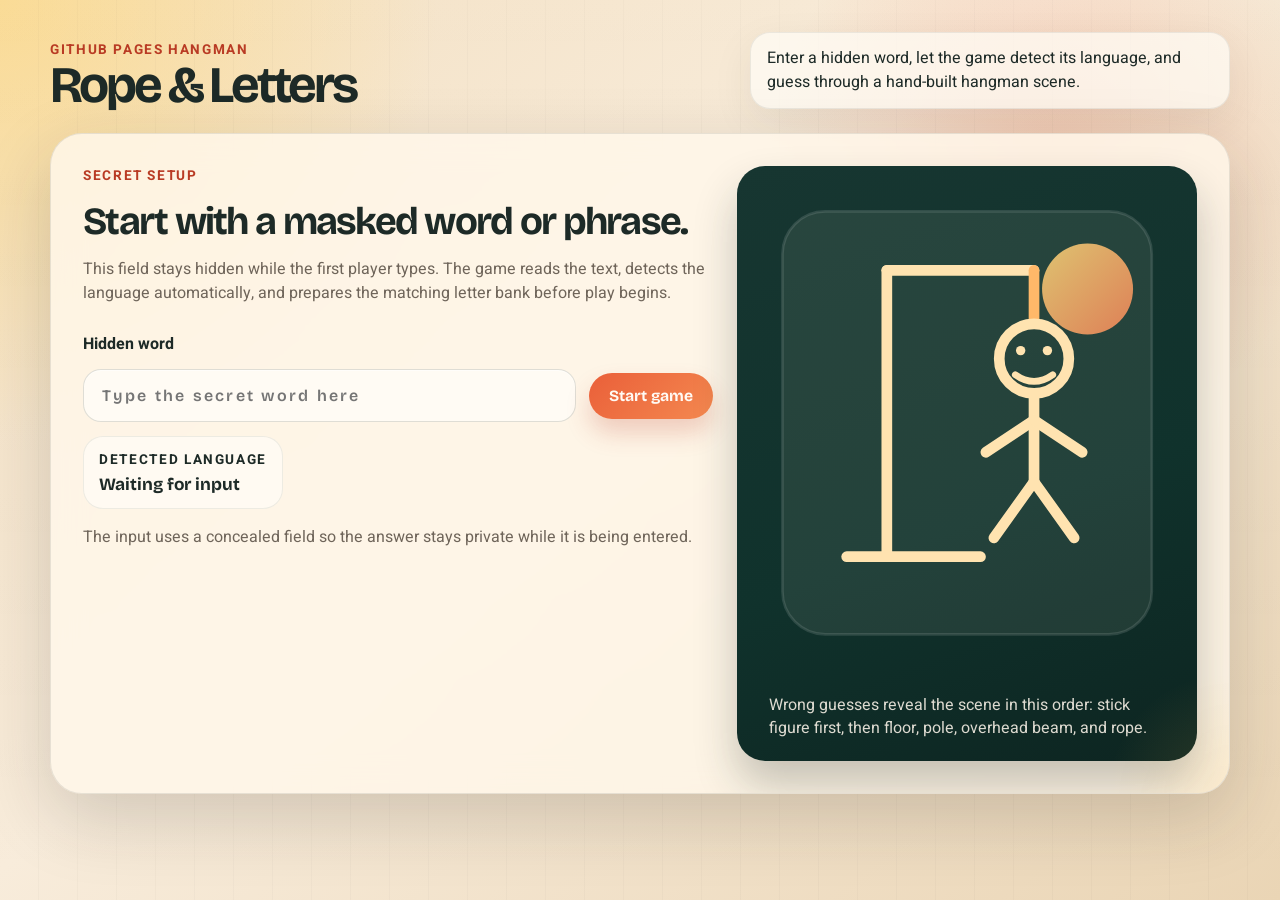
==== index.html @ 64359959 "init commit" ====
<!DOCTYPE html>
<html lang="en">
<head>
  <meta charset="UTF-8">
  <meta name="viewport" content="width=device-width, initial-scale=1.0">
  <meta name="description" content="A bilingual-friendly hangman game designed for GitHub Pages.">
  <title>Rope &amp; Letters</title>
  <link rel="preconnect" href="https://fonts.googleapis.com">
  <link rel="preconnect" href="https://fonts.gstatic.com" crossorigin>
  <link href="https://fonts.googleapis.com/css2?family=Bricolage+Grotesque:wght@500;700;800&family=Heebo:wght@400;500;700;800&display=swap" rel="stylesheet">
  <link rel="stylesheet" href="styles.css">
</head>
<body>
  <div class="app-shell">
    <header class="topbar">
      <div class="brand-block">
        <span class="eyebrow">GitHub Pages Hangman</span>
        <h1>Rope &amp; Letters</h1>
      </div>
      <p class="topbar-copy">Enter a hidden word, let the game detect its language, and guess through a hand-built hangman scene.</p>
    </header>

    <main class="view-stack">
      <section class="panel welcome-panel" data-screen="welcome">
        <div class="hero-layout">
          <div class="hero-copy">
            <span class="section-tag">Secret Setup</span>
            <h2>Start with a masked word or phrase.</h2>
            <p class="lead-copy">This field stays hidden while the first player types. The game reads the text, detects the language automatically, and prepares the matching letter bank before play begins.</p>

            <form id="setup-form" class="setup-form" novalidate>
              <label for="secret-word">Hidden word</label>
              <div class="input-row">
                <input
                  id="secret-word"
                  name="secret-word"
                  type="password"
                  inputmode="text"
                  autocomplete="off"
                  spellcheck="false"
                  placeholder="Type the secret word here"
                  aria-describedby="secret-help language-value setup-error"
                >
                <button type="submit" class="primary-button">Start game</button>
              </div>

              <div class="setup-meta">
                <div class="language-pill" aria-live="polite">
                  <span class="pill-label">Detected language</span>
                  <strong id="language-value">Waiting for input</strong>
                </div>
                <p id="secret-help" class="subtle-copy">The input uses a concealed field so the answer stays private while it is being entered.</p>
              </div>

              <p id="setup-error" class="error-copy" aria-live="polite"></p>
            </form>
          </div>

          <div class="illustration-card">
            <svg id="welcome-illustration" viewBox="0 0 320 360" aria-hidden="true">
              <defs>
                <linearGradient id="posterGlow" x1="0%" y1="0%" x2="100%" y2="100%">
                  <stop offset="0%" stop-color="#ffd97a"></stop>
                  <stop offset="100%" stop-color="#ff8a5b"></stop>
                </linearGradient>
              </defs>
              <rect x="22" y="22" width="276" height="316" rx="32" class="poster-shell"></rect>
              <circle cx="250" cy="80" r="34" fill="url(#posterGlow)" opacity="0.85"></circle>
              <line x1="70" y1="280" x2="170" y2="280" class="poster-line"></line>
              <line x1="100" y1="280" x2="100" y2="66" class="poster-line"></line>
              <line x1="100" y1="66" x2="210" y2="66" class="poster-line"></line>
              <line x1="210" y1="66" x2="210" y2="104" class="poster-line rope"></line>
              <circle cx="210" cy="132" r="26" class="poster-line"></circle>
              <line x1="210" y1="158" x2="210" y2="224" class="poster-line"></line>
              <line x1="210" y1="178" x2="174" y2="202" class="poster-line"></line>
              <line x1="210" y1="178" x2="246" y2="202" class="poster-line"></line>
              <line x1="210" y1="224" x2="180" y2="266" class="poster-line"></line>
              <line x1="210" y1="224" x2="240" y2="266" class="poster-line"></line>
              <circle cx="200" cy="126" r="3.5" class="poster-face"></circle>
              <circle cx="220" cy="126" r="3.5" class="poster-face"></circle>
              <path d="M196 144 Q210 154 224 144" class="poster-smile"></path>
            </svg>
            <p class="illustration-caption">Wrong guesses reveal the scene in this order: stick figure first, then floor, pole, overhead beam, and rope.</p>
          </div>
        </div>
      </section>

      <section class="panel game-panel hidden" data-screen="game">
        <div class="game-layout">
          <section class="board-card" aria-labelledby="game-language-label">
            <div class="status-ribbon">
              <strong id="game-language-label">Language</strong>
              <span id="status-message">Choose a letter to start guessing.</span>
            </div>

            <div id="word-slots" class="word-slots" aria-live="polite"></div>

            <div class="result-row">
              <div id="celebration-banner" class="celebration-banner hidden" aria-live="polite"></div>
              <button id="reset-button" class="secondary-button hidden" type="button">Back to welcome</button>
            </div>

            <section class="bank-section" aria-labelledby="letter-bank-title">
              <div class="section-header">
                <div>
                  <h3 id="letter-bank-title">Letter bank</h3>
                  <p>Pick one letter at a time.</p>
                </div>
              </div>
              <div id="letter-bank" class="letter-bank" role="group" aria-label="Available letters"></div>
            </section>

            <section class="bank-section used-section" aria-labelledby="used-bank-title">
              <div class="section-header">
                <div>
                  <h3 id="used-bank-title">Used letters</h3>
                  <p id="used-summary">No letters used yet.</p>
                </div>
              </div>

              <div class="used-columns">
                <div>
                  <span class="used-label">Correct</span>
                  <div id="used-correct" class="used-bank"></div>
                </div>
                <div>
                  <span class="used-label">Wrong</span>
                  <div id="used-wrong" class="used-bank"></div>
                </div>
              </div>
            </section>
          </section>

          <aside class="hangman-card">
            <div class="hangman-frame">
              <svg id="hangman-svg" viewBox="0 0 260 320" role="img" aria-label="Hangman drawing" data-face="none">
                <rect x="20" y="18" width="220" height="284" rx="26" class="scene-backdrop"></rect>
                <g class="hangman-scene">
                  <circle cx="170" cy="108" r="24" class="scene-part" data-segment="head"></circle>
                  <line x1="170" y1="132" x2="170" y2="200" class="scene-part" data-segment="body"></line>
                  <line x1="170" y1="154" x2="136" y2="180" class="scene-part" data-segment="left-arm"></line>
                  <line x1="170" y1="154" x2="204" y2="180" class="scene-part" data-segment="right-arm"></line>
                  <line x1="170" y1="200" x2="140" y2="246" class="scene-part" data-segment="left-leg"></line>
                  <line x1="170" y1="200" x2="200" y2="246" class="scene-part" data-segment="right-leg"></line>
                  <line x1="48" y1="278" x2="146" y2="278" class="scene-part" data-segment="floor"></line>
                  <line x1="82" y1="278" x2="82" y2="46" class="scene-part" data-segment="pole"></line>
                  <line x1="82" y1="46" x2="170" y2="46" class="scene-part" data-segment="beam"></line>
                  <line x1="170" y1="46" x2="170" y2="84" class="scene-part rope-part" data-segment="rope"></line>
                </g>

                <g class="hangman-face hangman-face--neutral">
                  <circle cx="160" cy="102" r="3" class="face-stroke"></circle>
                  <circle cx="180" cy="102" r="3" class="face-stroke"></circle>
                  <line x1="158" y1="118" x2="182" y2="118" class="face-stroke"></line>
                </g>

                <g class="hangman-face hangman-face--happy">
                  <circle cx="160" cy="102" r="3" class="face-stroke"></circle>
                  <circle cx="180" cy="102" r="3" class="face-stroke"></circle>
                  <path d="M156 116 Q170 128 184 116" class="face-stroke"></path>
                </g>

                <g class="hangman-face hangman-face--sad">
                  <line x1="156" y1="100" x2="164" y2="108" class="face-stroke"></line>
                  <line x1="164" y1="100" x2="156" y2="108" class="face-stroke"></line>
                  <line x1="176" y1="100" x2="184" y2="108" class="face-stroke"></line>
                  <line x1="184" y1="100" x2="176" y2="108" class="face-stroke"></line>
                  <path d="M156 124 Q170 114 184 124" class="face-stroke"></path>
                </g>
              </svg>
            </div>

            <div class="legend">
              <div class="legend-row">
                <span>Wrong guesses</span>
                <strong id="mistake-count">0 / 10</strong>
              </div>
              <div class="legend-row">
                <span>Finish state</span>
                <strong>Happy face on win, sad face on loss</strong>
              </div>
            </div>

            <div id="confetti-layer" class="confetti-layer" aria-hidden="true"></div>
          </aside>
        </div>
      </section>
    </main>
  </div>

  <script src="script.js" defer></script>
</body>
</html>
---- styles.css ----
:root {
  color-scheme: light;
  --bg-paper: #f7ead8;
  --bg-paper-strong: #fff5e8;
  --bg-ink: #1d2a27;
  --bg-ink-soft: #27413c;
  --bg-panel: rgba(255, 247, 234, 0.84);
  --bg-panel-strong: rgba(255, 250, 242, 0.95);
  --accent: #ea5f39;
  --accent-strong: #b93b24;
  --accent-gold: #f4bf4f;
  --good: #2f8f68;
  --bad: #bc4b5b;
  --muted: #6f655a;
  --line: rgba(37, 45, 41, 0.14);
  --shadow: 0 24px 70px rgba(37, 34, 28, 0.18);
  --font-display: "Bricolage Grotesque", sans-serif;
  --font-body: "Heebo", sans-serif;
  --radius-xl: 32px;
  --radius-lg: 24px;
  --radius-md: 18px;
}

* {
  box-sizing: border-box;
}

html {
  font-size: 16px;
}

body {
  margin: 0;
  min-height: 100vh;
  font-family: var(--font-body);
  color: var(--bg-ink);
  background:
    radial-gradient(circle at top left, rgba(255, 217, 122, 0.6), transparent 28%),
    radial-gradient(circle at 82% 18%, rgba(234, 95, 57, 0.22), transparent 22%),
    linear-gradient(140deg, #f3dfc0 0%, #f8ecdb 44%, #ead5b5 100%);
}

body::before {
  content: "";
  position: fixed;
  inset: 0;
  pointer-events: none;
  background:
    linear-gradient(rgba(255, 255, 255, 0.1), rgba(255, 255, 255, 0.06)),
    repeating-linear-gradient(
      90deg,
      transparent 0,
      transparent 38px,
      rgba(29, 42, 39, 0.025) 38px,
      rgba(29, 42, 39, 0.025) 39px
    );
  mix-blend-mode: multiply;
}

.app-shell {
  position: relative;
  width: min(1180px, calc(100% - 2rem));
  margin: 0 auto;
  padding: 2rem 0 3rem;
}

.topbar {
  display: flex;
  align-items: end;
  justify-content: space-between;
  gap: 1.5rem;
  margin-bottom: 1.5rem;
}

.brand-block h1,
.hero-copy h2,
.section-header h3 {
  margin: 0;
  font-family: var(--font-display);
}

.brand-block h1 {
  font-size: clamp(2.5rem, 4vw, 4.8rem);
  line-height: 0.95;
  letter-spacing: -0.06em;
}

.eyebrow,
.section-tag,
.pill-label,
.used-label {
  display: inline-flex;
  align-items: center;
  gap: 0.4rem;
  font-size: 0.85rem;
  font-weight: 700;
  letter-spacing: 0.12em;
  text-transform: uppercase;
}

.eyebrow,
.section-tag {
  color: var(--accent-strong);
}

.topbar-copy {
  max-width: 30rem;
  margin: 0;
  padding: 0.9rem 1rem;
  border-radius: 20px;
  background: rgba(255, 252, 245, 0.72);
  border: 1px solid rgba(29, 42, 39, 0.08);
  box-shadow: 0 14px 40px rgba(56, 47, 36, 0.08);
  line-height: 1.45;
}

.view-stack {
  display: grid;
}

.panel {
  position: relative;
  overflow: hidden;
  padding: clamp(1.2rem, 3vw, 2rem);
  border-radius: var(--radius-xl);
  background: var(--bg-panel);
  border: 1px solid rgba(29, 42, 39, 0.1);
  backdrop-filter: blur(16px);
  box-shadow: var(--shadow);
}

.panel::after {
  content: "";
  position: absolute;
  inset: auto -10% -18% auto;
  width: 240px;
  height: 240px;
  border-radius: 50%;
  background: radial-gradient(circle, rgba(244, 191, 79, 0.14), transparent 70%);
  pointer-events: none;
}

.hidden {
  display: none !important;
}

.hero-layout,
.game-layout {
  display: grid;
  gap: 1.5rem;
}

.hero-layout {
  grid-template-columns: minmax(0, 1.3fr) minmax(320px, 0.95fr);
  align-items: stretch;
}

.hero-copy,
.board-card {
  display: flex;
  flex-direction: column;
  gap: 1rem;
}

.hero-copy h2 {
  font-size: clamp(2.1rem, 3vw, 3.6rem);
  line-height: 1;
  letter-spacing: -0.045em;
}

.lead-copy,
.section-header p,
.subtle-copy,
.illustration-caption,
.legend-row span,
.legend-row strong,
.status-ribbon,
.celebration-banner,
.error-copy,
#used-summary {
  margin: 0;
}

.lead-copy,
.subtle-copy,
.section-header p,
#used-summary {
  color: var(--muted);
  line-height: 1.55;
}

.setup-form {
  display: grid;
  gap: 0.85rem;
  margin-top: 0.6rem;
}

.setup-form label {
  font-size: 1rem;
  font-weight: 700;
}

.input-row {
  display: grid;
  grid-template-columns: minmax(0, 1fr) auto;
  gap: 0.8rem;
  align-items: center;
}

.setup-form input {
  width: 100%;
  padding: 1rem 1.1rem;
  border: 1px solid rgba(29, 42, 39, 0.14);
  border-radius: 18px;
  background: rgba(255, 252, 245, 0.92);
  color: var(--bg-ink);
  font: 600 1rem/1 var(--font-display);
  letter-spacing: 0.14em;
  box-shadow: inset 0 1px 0 rgba(255, 255, 255, 0.6);
}

.setup-form input:focus,
.letter-button:focus,
.primary-button:focus,
.secondary-button:focus {
  outline: 3px solid rgba(244, 191, 79, 0.42);
  outline-offset: 2px;
}

.primary-button,
.secondary-button {
  border: 0;
  border-radius: 999px;
  padding: 0.95rem 1.25rem;
  font: 700 0.98rem/1 var(--font-display);
  cursor: pointer;
  transition: transform 160ms ease, box-shadow 160ms ease, background 160ms ease, opacity 160ms ease;
}

.primary-button {
  background: linear-gradient(135deg, var(--accent) 0%, #f48950 100%);
  color: #fffaf4;
  box-shadow: 0 14px 24px rgba(185, 59, 36, 0.22);
}

.secondary-button {
  background: var(--bg-ink-soft);
  color: #fff9f1;
  box-shadow: 0 12px 22px rgba(22, 42, 39, 0.18);
}

.primary-button:hover,
.secondary-button:hover,
.letter-button:hover:not(:disabled) {
  transform: translateY(-2px);
}

.setup-meta {
  display: flex;
  flex-wrap: wrap;
  gap: 1rem;
  align-items: center;
  justify-content: space-between;
}

.language-pill {
  display: inline-flex;
  flex-direction: column;
  gap: 0.25rem;
  padding: 0.8rem 0.95rem;
  border-radius: 20px;
  background: rgba(255, 252, 245, 0.84);
  border: 1px solid rgba(29, 42, 39, 0.08);
  min-width: 200px;
}

.language-pill strong {
  font-family: var(--font-display);
  font-size: 1.08rem;
}

.illustration-card,
.hangman-card {
  position: relative;
  overflow: hidden;
  border-radius: 28px;
  background: linear-gradient(160deg, #173631 0%, #10322c 58%, #0d2521 100%);
  color: #fff7ec;
  box-shadow: 0 24px 44px rgba(20, 34, 31, 0.24);
}

.illustration-card {
  display: flex;
  flex-direction: column;
  justify-content: space-between;
  gap: 1rem;
  padding: 1rem;
}

#welcome-illustration {
  width: 100%;
  height: auto;
}

.poster-shell {
  fill: rgba(255, 245, 228, 0.08);
  stroke: rgba(255, 255, 255, 0.12);
  stroke-width: 2;
}

.poster-line,
.scene-part,
.face-stroke {
  fill: none;
  stroke-linecap: round;
  stroke-linejoin: round;
}

.poster-line {
  stroke: #ffe3b0;
  stroke-width: 8;
}

.rope {
  stroke: #ffb869;
}

.poster-face {
  fill: #ffe3b0;
}

.poster-smile {
  stroke: #ffe3b0;
  stroke-width: 5;
  fill: none;
  stroke-linecap: round;
}

.illustration-caption {
  padding: 0.9rem 1rem 0.3rem;
  color: rgba(255, 247, 236, 0.86);
  line-height: 1.45;
}

.game-layout {
  grid-template-columns: minmax(0, 1.35fr) minmax(300px, 0.9fr);
  align-items: start;
}

.board-card {
  min-width: 0;
}

.status-ribbon {
  display: flex;
  flex-wrap: wrap;
  gap: 0.75rem;
  align-items: center;
  justify-content: space-between;
  padding: 0.95rem 1.1rem;
  border-radius: 999px;
  background: linear-gradient(135deg, #1c3c36 0%, #214941 100%);
  color: #fff8ee;
  box-shadow: inset 0 1px 0 rgba(255, 255, 255, 0.12);
}

#game-language-label {
  font-family: var(--font-display);
  font-size: 1.05rem;
}

#status-message {
  color: rgba(255, 248, 238, 0.88);
}

.word-slots {
  display: flex;
  flex-wrap: wrap;
  gap: 0.7rem;
  align-items: flex-end;
  min-height: 5rem;
}

.slot {
  display: grid;
  place-items: center;
  width: clamp(2.7rem, 5vw, 3.3rem);
  height: clamp(3.4rem, 7vw, 4rem);
  border-radius: 20px;
  border: 1px solid rgba(29, 42, 39, 0.12);
  background: rgba(255, 252, 245, 0.82);
  box-shadow: inset 0 -4px 0 rgba(29, 42, 39, 0.06);
  font: 800 1.6rem/1 var(--font-display);
}

.slot:not(.revealed) {
  color: transparent;
}

.slot.revealed {
  color: var(--bg-ink);
}

.slot-gap {
  width: 1.2rem;
  background: transparent;
  border: 0;
  box-shadow: none;
}

.slot-fixed {
  border-style: dashed;
  color: var(--muted);
}

.result-row {
  display: flex;
  flex-wrap: wrap;
  gap: 0.75rem;
  align-items: center;
}

.celebration-banner {
  padding: 0.85rem 1rem;
  border-radius: 18px;
  background: rgba(47, 143, 104, 0.12);
  color: var(--bg-ink);
}

.bank-section {
  padding-top: 1rem;
  border-top: 1px solid var(--line);
}

.section-header {
  display: flex;
  justify-content: space-between;
  gap: 0.8rem;
  align-items: end;
  margin-bottom: 0.9rem;
}

.section-header h3 {
  font-size: 1.35rem;
  letter-spacing: -0.03em;
}

.letter-bank {
  display: grid;
  grid-template-columns: repeat(auto-fit, minmax(2.8rem, 1fr));
  gap: 0.65rem;
}

.letter-button {
  min-height: 3rem;
  padding: 0.7rem 0.25rem;
  border: 0;
  border-radius: 16px;
  background: linear-gradient(180deg, #22453e 0%, #173631 100%);
  color: #fff7ec;
  font: 700 1.05rem/1 var(--font-display);
  cursor: pointer;
  box-shadow: 0 14px 22px rgba(23, 54, 49, 0.18);
  transition: transform 160ms ease, opacity 160ms ease, background 160ms ease, box-shadow 160ms ease;
}

.letter-button:disabled {
  background: linear-gradient(180deg, #d5ccbf 0%, #c0b5a5 100%);
  color: #65594c;
  box-shadow: none;
  opacity: 0.9;
  cursor: default;
}

.used-columns {
  display: grid;
  grid-template-columns: repeat(2, minmax(0, 1fr));
  gap: 1rem;
}

.used-bank {
  display: flex;
  flex-wrap: wrap;
  gap: 0.55rem;
  min-height: 2.2rem;
  padding-top: 0.55rem;
}

.used-chip {
  display: inline-flex;
  align-items: center;
  justify-content: center;
  min-width: 2.3rem;
  padding: 0.45rem 0.7rem;
  border-radius: 999px;
  font: 700 0.95rem/1 var(--font-display);
}

.used-chip.correct {
  background: rgba(47, 143, 104, 0.12);
  color: var(--good);
}

.used-chip.wrong {
  background: rgba(188, 75, 91, 0.12);
  color: var(--bad);
}

.hangman-card {
  padding: 1rem;
}

.hangman-frame {
  min-height: 360px;
  display: grid;
  place-items: center;
  border-radius: 24px;
  padding: 0.8rem;
  background: linear-gradient(180deg, rgba(255, 249, 238, 0.08), rgba(255, 249, 238, 0.02));
  border: 1px solid rgba(255, 255, 255, 0.12);
}

#hangman-svg {
  width: min(100%, 340px);
  height: auto;
}

.scene-backdrop {
  fill: rgba(255, 250, 242, 0.05);
  stroke: rgba(255, 255, 255, 0.08);
  stroke-width: 1.5;
}

.scene-part {
  stroke: #ffe3b0;
  stroke-width: 8;
  opacity: 0.1;
  stroke-dasharray: 260;
  stroke-dashoffset: 260;
  transition: opacity 220ms ease, stroke-dashoffset 320ms ease;
}

.scene-part[data-visible="true"] {
  opacity: 1;
  stroke-dashoffset: 0;
}

.rope-part[data-visible="true"] {
  stroke: #ffb869;
}

.hangman-face {
  opacity: 0;
  transition: opacity 180ms ease;
}

.face-stroke {
  stroke: #ffe3b0;
  stroke-width: 5;
}

#hangman-svg[data-face="neutral"] .hangman-face--neutral,
#hangman-svg[data-face="happy"] .hangman-face--happy,
#hangman-svg[data-face="sad"] .hangman-face--sad {
  opacity: 1;
}

.legend {
  display: grid;
  gap: 0.65rem;
  margin-top: 1rem;
}

.legend-row {
  display: flex;
  align-items: center;
  justify-content: space-between;
  gap: 0.8rem;
  padding: 0.85rem 0.95rem;
  border-radius: 18px;
  background: rgba(255, 249, 238, 0.08);
}

.legend-row strong {
  text-align: right;
}

.confetti-layer {
  position: absolute;
  inset: 0;
  overflow: hidden;
  pointer-events: none;
}

.confetti-piece {
  position: absolute;
  top: -12%;
  left: var(--x, 50%);
  width: 10px;
  height: 22px;
  border-radius: 999px;
  background: var(--tone, var(--accent-gold));
  opacity: 0;
  transform: translate3d(0, -20px, 0) rotate(0deg);
}

.confetti-layer.active .confetti-piece {
  animation: confetti-fall 1.45s cubic-bezier(0.2, 0.8, 0.2, 1) forwards;
  animation-delay: var(--delay, 0s);
}

.game-panel.celebrating {
  box-shadow: 0 28px 80px rgba(47, 143, 104, 0.2);
}

.error-copy {
  min-height: 1.2rem;
  color: var(--bad);
  font-weight: 700;
}

@keyframes confetti-fall {
  0% {
    opacity: 0;
    transform: translate3d(0, -18px, 0) rotate(0deg);
  }

  12% {
    opacity: 1;
  }

  100% {
    opacity: 0;
    transform: translate3d(var(--drift, 0px), 420px, 0) rotate(var(--rotation, 180deg));
  }
}

@media (max-width: 920px) {
  .topbar,
  .hero-layout,
  .game-layout,
  .input-row,
  .used-columns {
    grid-template-columns: 1fr;
  }

  .topbar {
    align-items: start;
  }

  .input-row {
    display: grid;
  }

  .primary-button,
  .secondary-button {
    width: 100%;
  }
}

@media (max-width: 640px) {
  .app-shell {
    width: min(100%, calc(100% - 1rem));
    padding-top: 1rem;
    padding-bottom: 2rem;
  }

  .panel {
    padding: 1rem;
  }

  .status-ribbon {
    border-radius: 24px;
  }

  .slot {
    width: 2.6rem;
    height: 3.1rem;
    font-size: 1.35rem;
  }

  .letter-bank {
    grid-template-columns: repeat(auto-fit, minmax(2.5rem, 1fr));
  }
}
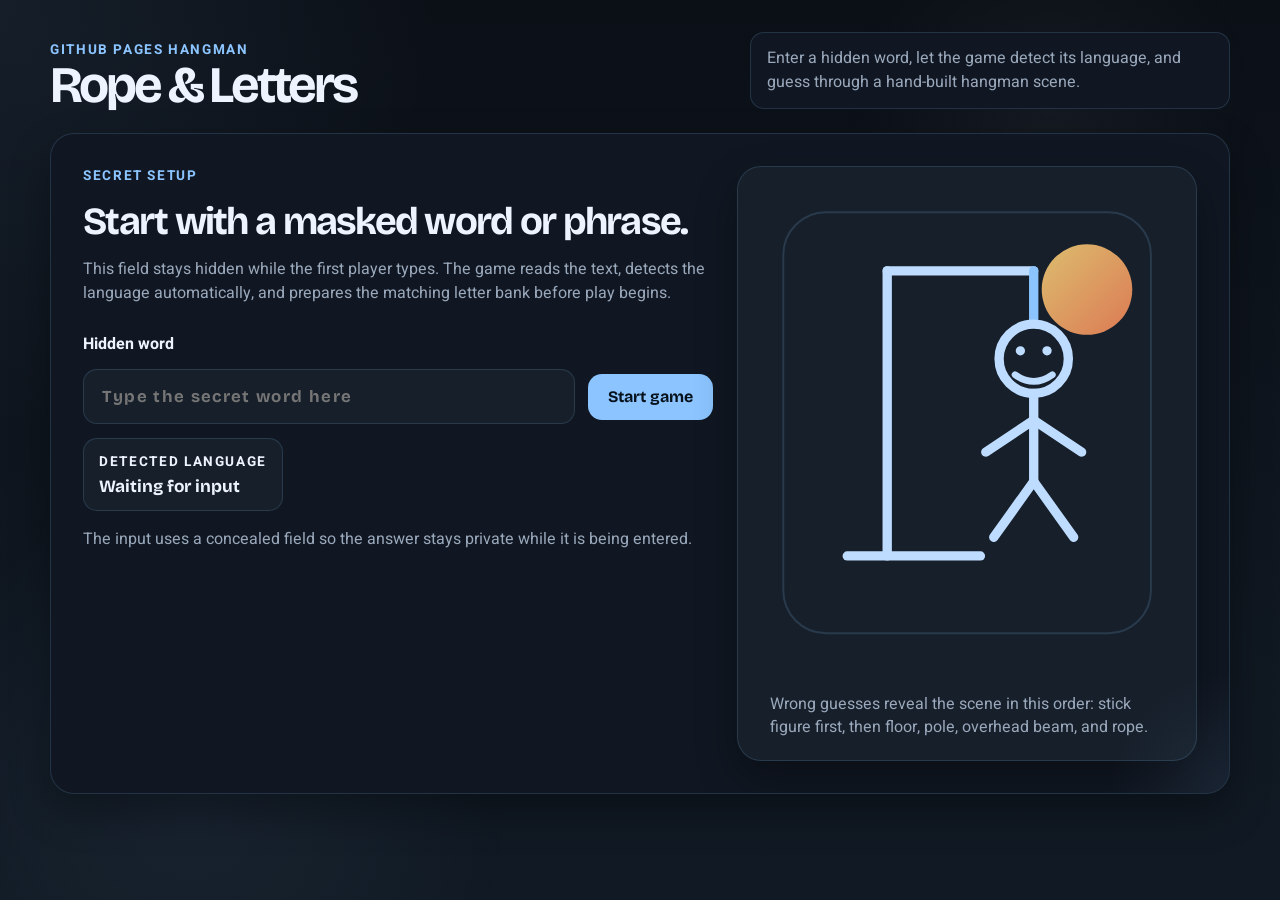
==== commit ab6fd2e2: "iterations 1" ====
--- a/index.html
+++ b/index.html
@@ -33,11 +33,15 @@
               <div class="input-row">
                 <input
                   id="secret-word"
-                  name="secret-word"
-                  type="password"
+                  name="secret-entry"
+                  type="text"
                   inputmode="text"
                   autocomplete="off"
+                  autocapitalize="off"
+                  autocorrect="off"
                   spellcheck="false"
+                  data-lpignore="true"
+                  data-1p-ignore="true"
                   placeholder="Type the secret word here"
                   aria-describedby="secret-help language-value setup-error"
                 >
--- a/styles.css
+++ b/styles.css
@@ -1,24 +1,24 @@
 :root {
-  color-scheme: light;
-  --bg-paper: #f7ead8;
-  --bg-paper-strong: #fff5e8;
-  --bg-ink: #1d2a27;
-  --bg-ink-soft: #27413c;
-  --bg-panel: rgba(255, 247, 234, 0.84);
-  --bg-panel-strong: rgba(255, 250, 242, 0.95);
-  --accent: #ea5f39;
-  --accent-strong: #b93b24;
-  --accent-gold: #f4bf4f;
-  --good: #2f8f68;
-  --bad: #bc4b5b;
-  --muted: #6f655a;
-  --line: rgba(37, 45, 41, 0.14);
-  --shadow: 0 24px 70px rgba(37, 34, 28, 0.18);
+  color-scheme: dark;
+  --page-bg: #0b1017;
+  --page-bg-soft: #111a24;
+  --surface: #101722;
+  --surface-raised: #161f2a;
+  --surface-strong: #1d2733;
+  --text-main: #eef4ff;
+  --text-muted: #9aa8bb;
+  --accent: #8bc4ff;
+  --accent-strong: #bedcff;
+  --accent-gold: #b6d5ff;
+  --good: #8fe2b7;
+  --bad: #ff8d98;
+  --line: rgba(139, 196, 255, 0.16);
+  --shadow: 0 18px 42px rgba(0, 0, 0, 0.32);
   --font-display: "Bricolage Grotesque", sans-serif;
   --font-body: "Heebo", sans-serif;
-  --radius-xl: 32px;
-  --radius-lg: 24px;
-  --radius-md: 18px;
+  --radius-xl: 24px;
+  --radius-lg: 18px;
+  --radius-md: 14px;
 }
 
 * {
@@ -33,11 +33,10 @@
   margin: 0;
   min-height: 100vh;
   font-family: var(--font-body);
-  color: var(--bg-ink);
+  color: var(--text-main);
   background:
-    radial-gradient(circle at top left, rgba(255, 217, 122, 0.6), transparent 28%),
-    radial-gradient(circle at 82% 18%, rgba(234, 95, 57, 0.22), transparent 22%),
-    linear-gradient(140deg, #f3dfc0 0%, #f8ecdb 44%, #ead5b5 100%);
+    radial-gradient(circle at top left, rgba(139, 196, 255, 0.08), transparent 28%),
+    linear-gradient(180deg, var(--page-bg) 0%, var(--page-bg-soft) 100%);
 }
 
 body::before {
@@ -46,15 +45,8 @@
   inset: 0;
   pointer-events: none;
   background:
-    linear-gradient(rgba(255, 255, 255, 0.1), rgba(255, 255, 255, 0.06)),
-    repeating-linear-gradient(
-      90deg,
-      transparent 0,
-      transparent 38px,
-      rgba(29, 42, 39, 0.025) 38px,
-      rgba(29, 42, 39, 0.025) 39px
-    );
-  mix-blend-mode: multiply;
+    radial-gradient(circle at 82% 12%, rgba(255, 255, 255, 0.04), transparent 16%),
+    radial-gradient(circle at 15% 88%, rgba(139, 196, 255, 0.06), transparent 24%);
 }
 
 .app-shell {
@@ -100,17 +92,18 @@
 
 .eyebrow,
 .section-tag {
-  color: var(--accent-strong);
+  color: var(--accent);
 }
 
 .topbar-copy {
   max-width: 30rem;
   margin: 0;
   padding: 0.9rem 1rem;
-  border-radius: 20px;
-  background: rgba(255, 252, 245, 0.72);
-  border: 1px solid rgba(29, 42, 39, 0.08);
-  box-shadow: 0 14px 40px rgba(56, 47, 36, 0.08);
+  border-radius: var(--radius-md);
+  background: var(--surface);
+  border: 1px solid var(--line);
+  box-shadow: none;
+  color: var(--text-muted);
   line-height: 1.45;
 }
 
@@ -123,9 +116,9 @@
   overflow: hidden;
   padding: clamp(1.2rem, 3vw, 2rem);
   border-radius: var(--radius-xl);
-  background: var(--bg-panel);
-  border: 1px solid rgba(29, 42, 39, 0.1);
-  backdrop-filter: blur(16px);
+  background: var(--surface);
+  border: 1px solid var(--line);
+  backdrop-filter: none;
   box-shadow: var(--shadow);
 }
 
@@ -136,7 +129,7 @@
   width: 240px;
   height: 240px;
   border-radius: 50%;
-  background: radial-gradient(circle, rgba(244, 191, 79, 0.14), transparent 70%);
+  background: radial-gradient(circle, rgba(139, 196, 255, 0.08), transparent 70%);
   pointer-events: none;
 }
 
@@ -185,7 +178,7 @@
 .subtle-copy,
 .section-header p,
 #used-summary {
-  color: var(--muted);
+  color: var(--text-muted);
   line-height: 1.55;
 }
 
@@ -210,43 +203,46 @@
 .setup-form input {
   width: 100%;
   padding: 1rem 1.1rem;
-  border: 1px solid rgba(29, 42, 39, 0.14);
-  border-radius: 18px;
-  background: rgba(255, 252, 245, 0.92);
-  color: var(--bg-ink);
-  font: 600 1rem/1 var(--font-display);
-  letter-spacing: 0.14em;
-  box-shadow: inset 0 1px 0 rgba(255, 255, 255, 0.6);
+  border: 1px solid var(--line);
+  border-radius: 14px;
+  background: var(--surface-raised);
+  color: var(--text-main);
+  font: 700 1.05rem/1 var(--font-display);
+  letter-spacing: 0.08em;
+  -webkit-text-security: disc;
+  caret-color: var(--accent);
+  box-shadow: none;
 }
 
 .setup-form input:focus,
 .letter-button:focus,
 .primary-button:focus,
 .secondary-button:focus {
-  outline: 3px solid rgba(244, 191, 79, 0.42);
+  outline: 3px solid rgba(139, 196, 255, 0.28);
   outline-offset: 2px;
 }
 
 .primary-button,
 .secondary-button {
   border: 0;
-  border-radius: 999px;
+  border-radius: 14px;
   padding: 0.95rem 1.25rem;
-  font: 700 0.98rem/1 var(--font-display);
+  font: 700 1rem/1 var(--font-display);
   cursor: pointer;
   transition: transform 160ms ease, box-shadow 160ms ease, background 160ms ease, opacity 160ms ease;
 }
 
 .primary-button {
-  background: linear-gradient(135deg, var(--accent) 0%, #f48950 100%);
-  color: #fffaf4;
-  box-shadow: 0 14px 24px rgba(185, 59, 36, 0.22);
+  background: var(--accent);
+  color: #07111c;
+  box-shadow: none;
 }
 
 .secondary-button {
-  background: var(--bg-ink-soft);
-  color: #fff9f1;
-  box-shadow: 0 12px 22px rgba(22, 42, 39, 0.18);
+  background: var(--surface-strong);
+  color: var(--text-main);
+  border: 1px solid var(--line);
+  box-shadow: none;
 }
 
 .primary-button:hover,
@@ -268,9 +264,9 @@
   flex-direction: column;
   gap: 0.25rem;
   padding: 0.8rem 0.95rem;
-  border-radius: 20px;
-  background: rgba(255, 252, 245, 0.84);
-  border: 1px solid rgba(29, 42, 39, 0.08);
+  border-radius: var(--radius-md);
+  background: var(--surface-raised);
+  border: 1px solid var(--line);
   min-width: 200px;
 }
 
@@ -283,10 +279,11 @@
 .hangman-card {
   position: relative;
   overflow: hidden;
-  border-radius: 28px;
-  background: linear-gradient(160deg, #173631 0%, #10322c 58%, #0d2521 100%);
-  color: #fff7ec;
-  box-shadow: 0 24px 44px rgba(20, 34, 31, 0.24);
+  border-radius: var(--radius-xl);
+  background: var(--surface-raised);
+  border: 1px solid var(--line);
+  color: var(--text-main);
+  box-shadow: var(--shadow);
 }
 
 .illustration-card {
@@ -303,9 +300,9 @@
 }
 
 .poster-shell {
-  fill: rgba(255, 245, 228, 0.08);
-  stroke: rgba(255, 255, 255, 0.12);
-  stroke-width: 2;
+  fill: transparent;
+  stroke: var(--line);
+  stroke-width: 1.5;
 }
 
 .poster-line,
@@ -317,20 +314,20 @@
 }
 
 .poster-line {
-  stroke: #ffe3b0;
-  stroke-width: 8;
+  stroke: var(--accent-strong);
+  stroke-width: 7;
 }
 
 .rope {
-  stroke: #ffb869;
+  stroke: var(--accent);
 }
 
 .poster-face {
-  fill: #ffe3b0;
+  fill: var(--accent-strong);
 }
 
 .poster-smile {
-  stroke: #ffe3b0;
+  stroke: var(--accent-strong);
   stroke-width: 5;
   fill: none;
   stroke-linecap: round;
@@ -338,7 +335,7 @@
 
 .illustration-caption {
   padding: 0.9rem 1rem 0.3rem;
-  color: rgba(255, 247, 236, 0.86);
+  color: var(--text-muted);
   line-height: 1.45;
 }
 
@@ -358,39 +355,44 @@
   align-items: center;
   justify-content: space-between;
   padding: 0.95rem 1.1rem;
-  border-radius: 999px;
-  background: linear-gradient(135deg, #1c3c36 0%, #214941 100%);
-  color: #fff8ee;
-  box-shadow: inset 0 1px 0 rgba(255, 255, 255, 0.12);
+  border-radius: var(--radius-lg);
+  background: var(--surface-raised);
+  color: var(--text-main);
+  border: 1px solid var(--line);
+  box-shadow: none;
 }
 
 #game-language-label {
   font-family: var(--font-display);
-  font-size: 1.05rem;
+  font-size: 1.2rem;
 }
 
 #status-message {
-  color: rgba(255, 248, 238, 0.88);
+  color: var(--text-muted);
 }
 
 .word-slots {
   display: flex;
   flex-wrap: wrap;
-  gap: 0.7rem;
+  gap: 0.8rem;
   align-items: flex-end;
-  min-height: 5rem;
+  min-height: 5.5rem;
+}
+
+.word-slots[dir="rtl"] {
+  direction: rtl;
 }
 
 .slot {
   display: grid;
   place-items: center;
-  width: clamp(2.7rem, 5vw, 3.3rem);
-  height: clamp(3.4rem, 7vw, 4rem);
-  border-radius: 20px;
-  border: 1px solid rgba(29, 42, 39, 0.12);
-  background: rgba(255, 252, 245, 0.82);
-  box-shadow: inset 0 -4px 0 rgba(29, 42, 39, 0.06);
-  font: 800 1.6rem/1 var(--font-display);
+  width: clamp(3rem, 5vw, 3.7rem);
+  height: clamp(3.8rem, 7vw, 4.5rem);
+  border-radius: 14px;
+  border: 1px solid var(--line);
+  background: var(--surface-raised);
+  box-shadow: none;
+  font: 800 2rem/1 var(--font-display);
 }
 
 .slot:not(.revealed) {
@@ -398,11 +400,11 @@
 }
 
 .slot.revealed {
-  color: var(--bg-ink);
+  color: var(--text-main);
 }
 
 .slot-gap {
-  width: 1.2rem;
+  width: 1.35rem;
   background: transparent;
   border: 0;
   box-shadow: none;
@@ -410,7 +412,7 @@
 
 .slot-fixed {
   border-style: dashed;
-  color: var(--muted);
+  color: var(--text-muted);
 }
 
 .result-row {
@@ -422,9 +424,10 @@
 
 .celebration-banner {
   padding: 0.85rem 1rem;
-  border-radius: 18px;
-  background: rgba(47, 143, 104, 0.12);
-  color: var(--bg-ink);
+  border-radius: var(--radius-md);
+  background: rgba(139, 196, 255, 0.1);
+  border: 1px solid rgba(139, 196, 255, 0.18);
+  color: var(--text-main);
 }
 
 .bank-section {
@@ -447,28 +450,33 @@
 
 .letter-bank {
   display: grid;
-  grid-template-columns: repeat(auto-fit, minmax(2.8rem, 1fr));
+  grid-template-columns: repeat(auto-fit, minmax(3.25rem, 1fr));
   gap: 0.65rem;
 }
 
+.letter-bank[dir="rtl"] {
+  direction: rtl;
+}
+
 .letter-button {
-  min-height: 3rem;
-  padding: 0.7rem 0.25rem;
-  border: 0;
-  border-radius: 16px;
-  background: linear-gradient(180deg, #22453e 0%, #173631 100%);
-  color: #fff7ec;
-  font: 700 1.05rem/1 var(--font-display);
+  min-height: 3.5rem;
+  padding: 0.8rem 0.25rem;
+  border: 1px solid var(--line);
+  border-radius: 14px;
+  background: var(--surface-raised);
+  color: var(--text-main);
+  font: 800 1.3rem/1 var(--font-display);
   cursor: pointer;
-  box-shadow: 0 14px 22px rgba(23, 54, 49, 0.18);
+  box-shadow: none;
   transition: transform 160ms ease, opacity 160ms ease, background 160ms ease, box-shadow 160ms ease;
 }
 
 .letter-button:disabled {
-  background: linear-gradient(180deg, #d5ccbf 0%, #c0b5a5 100%);
-  color: #65594c;
-  box-shadow: none;
-  opacity: 0.9;
+  background: var(--surface);
+  color: var(--text-muted);
+  border-color: rgba(255, 255, 255, 0.08);
+  box-shadow: none;
+  opacity: 1;
   cursor: default;
 }
 
@@ -481,29 +489,35 @@
 .used-bank {
   display: flex;
   flex-wrap: wrap;
-  gap: 0.55rem;
+  gap: 0.6rem;
   min-height: 2.2rem;
   padding-top: 0.55rem;
+}
+
+.used-bank[dir="rtl"] {
+  direction: rtl;
 }
 
 .used-chip {
   display: inline-flex;
   align-items: center;
   justify-content: center;
-  min-width: 2.3rem;
-  padding: 0.45rem 0.7rem;
+  min-width: 2.6rem;
+  padding: 0.55rem 0.8rem;
   border-radius: 999px;
-  font: 700 0.95rem/1 var(--font-display);
+  font: 800 1.05rem/1 var(--font-display);
 }
 
 .used-chip.correct {
-  background: rgba(47, 143, 104, 0.12);
+  background: rgba(143, 226, 183, 0.12);
   color: var(--good);
+  border: 1px solid rgba(143, 226, 183, 0.2);
 }
 
 .used-chip.wrong {
-  background: rgba(188, 75, 91, 0.12);
+  background: rgba(255, 141, 152, 0.12);
   color: var(--bad);
+  border: 1px solid rgba(255, 141, 152, 0.2);
 }
 
 .hangman-card {
@@ -514,10 +528,10 @@
   min-height: 360px;
   display: grid;
   place-items: center;
-  border-radius: 24px;
+  border-radius: var(--radius-lg);
   padding: 0.8rem;
-  background: linear-gradient(180deg, rgba(255, 249, 238, 0.08), rgba(255, 249, 238, 0.02));
-  border: 1px solid rgba(255, 255, 255, 0.12);
+  background: var(--surface);
+  border: 1px solid var(--line);
 }
 
 #hangman-svg {
@@ -526,43 +540,52 @@
 }
 
 .scene-backdrop {
-  fill: rgba(255, 250, 242, 0.05);
-  stroke: rgba(255, 255, 255, 0.08);
+  fill: transparent;
+  stroke: rgba(255, 255, 255, 0.06);
   stroke-width: 1.5;
 }
 
 .scene-part {
-  stroke: #ffe3b0;
-  stroke-width: 8;
-  opacity: 0.1;
+  stroke: var(--accent-strong);
+  stroke-width: 7;
+  opacity: 0;
   stroke-dasharray: 260;
   stroke-dashoffset: 260;
-  transition: opacity 220ms ease, stroke-dashoffset 320ms ease;
+  transform-box: fill-box;
+  transform-origin: center;
+  transform: scale(0.94);
+  transition: opacity 220ms ease, stroke-dashoffset 340ms ease, transform 340ms ease;
 }
 
 .scene-part[data-visible="true"] {
   opacity: 1;
   stroke-dashoffset: 0;
+  transform: scale(1);
+  animation: scene-reveal 340ms cubic-bezier(0.2, 0.8, 0.2, 1) both;
+  animation-delay: calc(var(--reveal-order, 0) * 35ms);
 }
 
 .rope-part[data-visible="true"] {
-  stroke: #ffb869;
+  stroke: var(--accent);
 }
 
 .hangman-face {
   opacity: 0;
-  transition: opacity 180ms ease;
+  transform: scale(0.92);
+  transform-origin: center;
+  transition: opacity 180ms ease, transform 180ms ease;
 }
 
 .face-stroke {
-  stroke: #ffe3b0;
-  stroke-width: 5;
+  stroke: var(--text-main);
+  stroke-width: 4.5;
 }
 
 #hangman-svg[data-face="neutral"] .hangman-face--neutral,
 #hangman-svg[data-face="happy"] .hangman-face--happy,
 #hangman-svg[data-face="sad"] .hangman-face--sad {
   opacity: 1;
+  transform: scale(1);
 }
 
 .legend {
@@ -577,8 +600,9 @@
   justify-content: space-between;
   gap: 0.8rem;
   padding: 0.85rem 0.95rem;
-  border-radius: 18px;
-  background: rgba(255, 249, 238, 0.08);
+  border-radius: var(--radius-md);
+  background: var(--surface);
+  border: 1px solid var(--line);
 }
 
 .legend-row strong {
@@ -610,13 +634,25 @@
 }
 
 .game-panel.celebrating {
-  box-shadow: 0 28px 80px rgba(47, 143, 104, 0.2);
+  box-shadow: 0 0 0 1px rgba(139, 196, 255, 0.12), var(--shadow);
 }
 
 .error-copy {
   min-height: 1.2rem;
   color: var(--bad);
   font-weight: 700;
+}
+
+@keyframes scene-reveal {
+  0% {
+    opacity: 0;
+    transform: scale(0.9);
+  }
+
+  100% {
+    opacity: 1;
+    transform: scale(1);
+  }
 }
 
 @keyframes confetti-fall {
@@ -674,9 +710,9 @@
   }
 
   .slot {
-    width: 2.6rem;
-    height: 3.1rem;
-    font-size: 1.35rem;
+    width: 2.9rem;
+    height: 3.5rem;
+    font-size: 1.7rem;
   }
 
   .letter-bank {
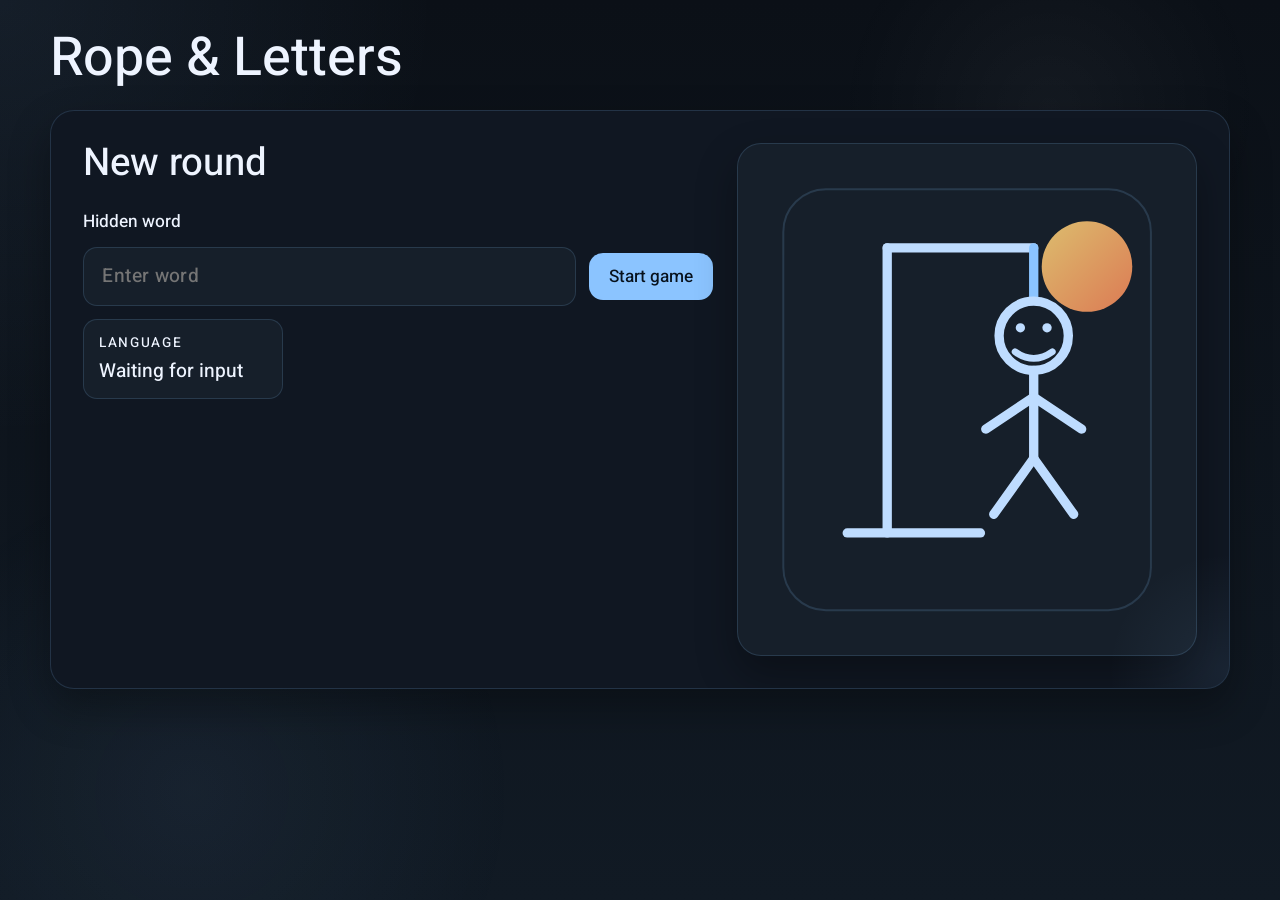
==== commit 5cb188d0: "iter 2" ====
--- a/index.html
+++ b/index.html
@@ -7,26 +7,22 @@
   <title>Rope &amp; Letters</title>
   <link rel="preconnect" href="https://fonts.googleapis.com">
   <link rel="preconnect" href="https://fonts.gstatic.com" crossorigin>
-  <link href="https://fonts.googleapis.com/css2?family=Bricolage+Grotesque:wght@500;700;800&family=Heebo:wght@400;500;700;800&display=swap" rel="stylesheet">
+  <link href="https://fonts.googleapis.com/css2?family=Heebo:wght@400;500&display=swap" rel="stylesheet">
   <link rel="stylesheet" href="styles.css">
 </head>
 <body>
   <div class="app-shell">
     <header class="topbar">
       <div class="brand-block">
-        <span class="eyebrow">GitHub Pages Hangman</span>
         <h1>Rope &amp; Letters</h1>
       </div>
-      <p class="topbar-copy">Enter a hidden word, let the game detect its language, and guess through a hand-built hangman scene.</p>
     </header>
 
     <main class="view-stack">
       <section class="panel welcome-panel" data-screen="welcome">
         <div class="hero-layout">
           <div class="hero-copy">
-            <span class="section-tag">Secret Setup</span>
-            <h2>Start with a masked word or phrase.</h2>
-            <p class="lead-copy">This field stays hidden while the first player types. The game reads the text, detects the language automatically, and prepares the matching letter bank before play begins.</p>
+            <h2>New round</h2>
 
             <form id="setup-form" class="setup-form" novalidate>
               <label for="secret-word">Hidden word</label>
@@ -42,18 +38,17 @@
                   spellcheck="false"
                   data-lpignore="true"
                   data-1p-ignore="true"
-                  placeholder="Type the secret word here"
-                  aria-describedby="secret-help language-value setup-error"
+                  placeholder="Enter word"
+                  aria-describedby="language-value setup-error"
                 >
                 <button type="submit" class="primary-button">Start game</button>
               </div>
 
               <div class="setup-meta">
                 <div class="language-pill" aria-live="polite">
-                  <span class="pill-label">Detected language</span>
+                  <span class="pill-label">Language</span>
                   <strong id="language-value">Waiting for input</strong>
                 </div>
-                <p id="secret-help" class="subtle-copy">The input uses a concealed field so the answer stays private while it is being entered.</p>
               </div>
 
               <p id="setup-error" class="error-copy" aria-live="polite"></p>
@@ -84,7 +79,6 @@
               <circle cx="220" cy="126" r="3.5" class="poster-face"></circle>
               <path d="M196 144 Q210 154 224 144" class="poster-smile"></path>
             </svg>
-            <p class="illustration-caption">Wrong guesses reveal the scene in this order: stick figure first, then floor, pole, overhead beam, and rope.</p>
           </div>
         </div>
       </section>
@@ -108,7 +102,6 @@
               <div class="section-header">
                 <div>
                   <h3 id="letter-bank-title">Letter bank</h3>
-                  <p>Pick one letter at a time.</p>
                 </div>
               </div>
               <div id="letter-bank" class="letter-bank" role="group" aria-label="Available letters"></div>
@@ -179,10 +172,6 @@
                 <span>Wrong guesses</span>
                 <strong id="mistake-count">0 / 10</strong>
               </div>
-              <div class="legend-row">
-                <span>Finish state</span>
-                <strong>Happy face on win, sad face on loss</strong>
-              </div>
             </div>
 
             <div id="confetti-layer" class="confetti-layer" aria-hidden="true"></div>
--- a/styles.css
+++ b/styles.css
@@ -14,7 +14,7 @@
   --bad: #ff8d98;
   --line: rgba(139, 196, 255, 0.16);
   --shadow: 0 18px 42px rgba(0, 0, 0, 0.32);
-  --font-display: "Bricolage Grotesque", sans-serif;
+  --font-display: "Heebo", sans-serif;
   --font-body: "Heebo", sans-serif;
   --radius-xl: 24px;
   --radius-lg: 18px;
@@ -59,7 +59,7 @@
 .topbar {
   display: flex;
   align-items: end;
-  justify-content: space-between;
+  justify-content: flex-start;
   gap: 1.5rem;
   margin-bottom: 1.5rem;
 }
@@ -69,12 +69,13 @@
 .section-header h3 {
   margin: 0;
   font-family: var(--font-display);
+  font-weight: 500;
 }
 
 .brand-block h1 {
-  font-size: clamp(2.5rem, 4vw, 4.8rem);
-  line-height: 0.95;
-  letter-spacing: -0.06em;
+  font-size: clamp(2.75rem, 4.2vw, 4.6rem);
+  line-height: 1;
+  letter-spacing: 0;
 }
 
 .eyebrow,
@@ -85,7 +86,7 @@
   align-items: center;
   gap: 0.4rem;
   font-size: 0.85rem;
-  font-weight: 700;
+  font-weight: 500;
   letter-spacing: 0.12em;
   text-transform: uppercase;
 }
@@ -156,9 +157,9 @@
 }
 
 .hero-copy h2 {
-  font-size: clamp(2.1rem, 3vw, 3.6rem);
-  line-height: 1;
-  letter-spacing: -0.045em;
+  font-size: clamp(2.2rem, 3vw, 3.8rem);
+  line-height: 1.05;
+  letter-spacing: 0;
 }
 
 .lead-copy,
@@ -189,8 +190,8 @@
 }
 
 .setup-form label {
-  font-size: 1rem;
-  font-weight: 700;
+  font-size: 1.08rem;
+  font-weight: 500;
 }
 
 .input-row {
@@ -202,13 +203,13 @@
 
 .setup-form input {
   width: 100%;
-  padding: 1rem 1.1rem;
+  padding: 1.1rem 1.15rem;
   border: 1px solid var(--line);
   border-radius: 14px;
   background: var(--surface-raised);
   color: var(--text-main);
-  font: 700 1.05rem/1 var(--font-display);
-  letter-spacing: 0.08em;
+  font: 500 1.2rem/1.1 var(--font-display);
+  letter-spacing: 0.02em;
   -webkit-text-security: disc;
   caret-color: var(--accent);
   box-shadow: none;
@@ -227,7 +228,7 @@
   border: 0;
   border-radius: 14px;
   padding: 0.95rem 1.25rem;
-  font: 700 1rem/1 var(--font-display);
+  font: 500 1.08rem/1 var(--font-display);
   cursor: pointer;
   transition: transform 160ms ease, box-shadow 160ms ease, background 160ms ease, opacity 160ms ease;
 }
@@ -272,7 +273,8 @@
 
 .language-pill strong {
   font-family: var(--font-display);
-  font-size: 1.08rem;
+  font-size: 1.2rem;
+  font-weight: 500;
 }
 
 .illustration-card,
@@ -364,7 +366,8 @@
 
 #game-language-label {
   font-family: var(--font-display);
-  font-size: 1.2rem;
+  font-size: 1.3rem;
+  font-weight: 500;
 }
 
 #status-message {
@@ -386,13 +389,13 @@
 .slot {
   display: grid;
   place-items: center;
-  width: clamp(3rem, 5vw, 3.7rem);
-  height: clamp(3.8rem, 7vw, 4.5rem);
+  width: clamp(3.4rem, 5.6vw, 4.3rem);
+  height: clamp(4.2rem, 7.2vw, 5rem);
   border-radius: 14px;
   border: 1px solid var(--line);
   background: var(--surface-raised);
   box-shadow: none;
-  font: 800 2rem/1 var(--font-display);
+  font: 500 2.35rem/1 var(--font-display);
 }
 
 .slot:not(.revealed) {
@@ -444,8 +447,8 @@
 }
 
 .section-header h3 {
-  font-size: 1.35rem;
-  letter-spacing: -0.03em;
+  font-size: 1.45rem;
+  letter-spacing: 0;
 }
 
 .letter-bank {
@@ -459,13 +462,13 @@
 }
 
 .letter-button {
-  min-height: 3.5rem;
+  min-height: 4rem;
   padding: 0.8rem 0.25rem;
   border: 1px solid var(--line);
   border-radius: 14px;
   background: var(--surface-raised);
   color: var(--text-main);
-  font: 800 1.3rem/1 var(--font-display);
+  font: 500 1.55rem/1 var(--font-display);
   cursor: pointer;
   box-shadow: none;
   transition: transform 160ms ease, opacity 160ms ease, background 160ms ease, box-shadow 160ms ease;
@@ -505,7 +508,7 @@
   min-width: 2.6rem;
   padding: 0.55rem 0.8rem;
   border-radius: 999px;
-  font: 800 1.05rem/1 var(--font-display);
+  font: 500 1.15rem/1 var(--font-display);
 }
 
 .used-chip.correct {
@@ -565,6 +568,11 @@
   animation-delay: calc(var(--reveal-order, 0) * 35ms);
 }
 
+.scene-part[data-visible="true"][data-soft="true"] {
+  opacity: 0.42;
+  animation-name: scene-reveal-soft;
+}
+
 .rope-part[data-visible="true"] {
   stroke: var(--accent);
 }
@@ -607,6 +615,7 @@
 
 .legend-row strong {
   text-align: right;
+  font-weight: 500;
 }
 
 .confetti-layer {
@@ -640,7 +649,7 @@
 .error-copy {
   min-height: 1.2rem;
   color: var(--bad);
-  font-weight: 700;
+  font-weight: 500;
 }
 
 @keyframes scene-reveal {
@@ -651,6 +660,18 @@
 
   100% {
     opacity: 1;
+    transform: scale(1);
+  }
+}
+
+@keyframes scene-reveal-soft {
+  0% {
+    opacity: 0;
+    transform: scale(0.9);
+  }
+
+  100% {
+    opacity: 0.42;
     transform: scale(1);
   }
 }
@@ -710,9 +731,9 @@
   }
 
   .slot {
-    width: 2.9rem;
-    height: 3.5rem;
-    font-size: 1.7rem;
+    width: 3.2rem;
+    height: 3.8rem;
+    font-size: 1.95rem;
   }
 
   .letter-bank {
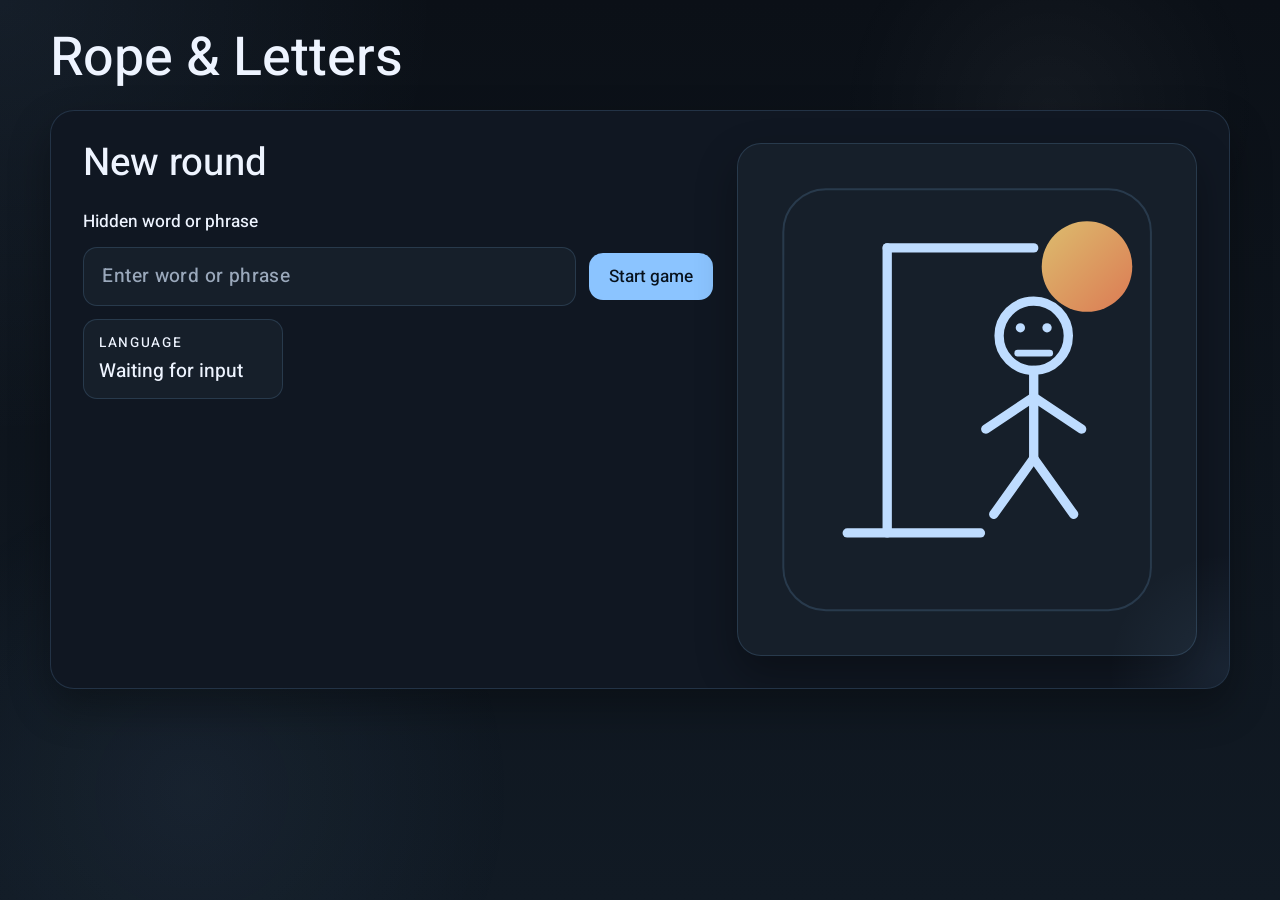
==== commit c275d959: "done" ====
--- a/index.html
+++ b/index.html
@@ -3,7 +3,7 @@
 <head>
   <meta charset="UTF-8">
   <meta name="viewport" content="width=device-width, initial-scale=1.0">
-  <meta name="description" content="A bilingual-friendly hangman game designed for GitHub Pages.">
+  <meta name="description" content="A multilingual hangman game with keyboard guessing and RTL-friendly support, designed for GitHub Pages.">
   <title>Rope &amp; Letters</title>
   <link rel="preconnect" href="https://fonts.googleapis.com">
   <link rel="preconnect" href="https://fonts.gstatic.com" crossorigin>
@@ -24,23 +24,33 @@
           <div class="hero-copy">
             <h2>New round</h2>
 
-            <form id="setup-form" class="setup-form" novalidate>
-              <label for="secret-word">Hidden word</label>
+            <form id="setup-form" class="setup-form" novalidate autocomplete="off">
+              <label for="secret-word">Hidden word or phrase</label>
               <div class="input-row">
-                <input
-                  id="secret-word"
-                  name="secret-entry"
-                  type="text"
-                  inputmode="text"
-                  autocomplete="off"
-                  autocapitalize="off"
-                  autocorrect="off"
-                  spellcheck="false"
-                  data-lpignore="true"
-                  data-1p-ignore="true"
-                  placeholder="Enter word"
-                  aria-describedby="language-value setup-error"
-                >
+                <div class="masked-input" data-secret-field="true">
+                  <input
+                    id="secret-word"
+                    class="secret-input"
+                    name="puzzle-word"
+                    type="text"
+                    inputmode="text"
+                    autocomplete="off"
+                    aria-autocomplete="none"
+                    autocapitalize="none"
+                    autocorrect="off"
+                    spellcheck="false"
+                    writingsuggestions="false"
+                    data-lpignore="true"
+                    data-1p-ignore="true"
+                    data-bwignore="true"
+                    data-gramm="false"
+                    data-gramm_editor="false"
+                    data-form-type="other"
+                    placeholder="Enter word or phrase"
+                    aria-describedby="language-value setup-error"
+                  >
+                  <span id="secret-word-mask" class="masked-value" aria-hidden="true"></span>
+                </div>
                 <button type="submit" class="primary-button">Start game</button>
               </div>
 
@@ -68,7 +78,6 @@
               <line x1="70" y1="280" x2="170" y2="280" class="poster-line"></line>
               <line x1="100" y1="280" x2="100" y2="66" class="poster-line"></line>
               <line x1="100" y1="66" x2="210" y2="66" class="poster-line"></line>
-              <line x1="210" y1="66" x2="210" y2="104" class="poster-line rope"></line>
               <circle cx="210" cy="132" r="26" class="poster-line"></circle>
               <line x1="210" y1="158" x2="210" y2="224" class="poster-line"></line>
               <line x1="210" y1="178" x2="174" y2="202" class="poster-line"></line>
@@ -77,13 +86,13 @@
               <line x1="210" y1="224" x2="240" y2="266" class="poster-line"></line>
               <circle cx="200" cy="126" r="3.5" class="poster-face"></circle>
               <circle cx="220" cy="126" r="3.5" class="poster-face"></circle>
-              <path d="M196 144 Q210 154 224 144" class="poster-smile"></path>
+              <line x1="198" y1="145" x2="222" y2="145" class="poster-smile"></line>
             </svg>
           </div>
         </div>
       </section>
 
-      <section class="panel game-panel hidden" data-screen="game">
+      <section class="panel game-panel hidden" data-screen="game" tabindex="-1">
         <div class="game-layout">
           <section class="board-card" aria-labelledby="game-language-label">
             <div class="status-ribbon">
@@ -95,7 +104,7 @@
 
             <div class="result-row">
               <div id="celebration-banner" class="celebration-banner hidden" aria-live="polite"></div>
-              <button id="reset-button" class="secondary-button hidden" type="button">Back to welcome</button>
+              <button id="reset-button" class="secondary-button hidden" type="button">Play again</button>
             </div>
 
             <section class="bank-section" aria-labelledby="letter-bank-title">
@@ -133,16 +142,16 @@
               <svg id="hangman-svg" viewBox="0 0 260 320" role="img" aria-label="Hangman drawing" data-face="none">
                 <rect x="20" y="18" width="220" height="284" rx="26" class="scene-backdrop"></rect>
                 <g class="hangman-scene">
+                  <line x1="48" y1="278" x2="146" y2="278" class="scene-part" data-segment="floor"></line>
+                  <line x1="82" y1="278" x2="82" y2="46" class="scene-part" data-segment="pole"></line>
+                  <line x1="82" y1="46" x2="170" y2="46" class="scene-part" data-segment="beam"></line>
+                  <line x1="170" y1="46" x2="170" y2="84" class="scene-part rope-part" data-segment="rope"></line>
                   <circle cx="170" cy="108" r="24" class="scene-part" data-segment="head"></circle>
                   <line x1="170" y1="132" x2="170" y2="200" class="scene-part" data-segment="body"></line>
                   <line x1="170" y1="154" x2="136" y2="180" class="scene-part" data-segment="left-arm"></line>
                   <line x1="170" y1="154" x2="204" y2="180" class="scene-part" data-segment="right-arm"></line>
                   <line x1="170" y1="200" x2="140" y2="246" class="scene-part" data-segment="left-leg"></line>
                   <line x1="170" y1="200" x2="200" y2="246" class="scene-part" data-segment="right-leg"></line>
-                  <line x1="48" y1="278" x2="146" y2="278" class="scene-part" data-segment="floor"></line>
-                  <line x1="82" y1="278" x2="82" y2="46" class="scene-part" data-segment="pole"></line>
-                  <line x1="82" y1="46" x2="170" y2="46" class="scene-part" data-segment="beam"></line>
-                  <line x1="170" y1="46" x2="170" y2="84" class="scene-part rope-part" data-segment="rope"></line>
                 </g>
 
                 <g class="hangman-face hangman-face--neutral">
@@ -181,6 +190,7 @@
     </main>
   </div>
 
+  <script src="logic.js" defer></script>
   <script src="script.js" defer></script>
 </body>
 </html>
--- a/styles.css
+++ b/styles.css
@@ -10,6 +10,8 @@
   --accent: #8bc4ff;
   --accent-strong: #bedcff;
   --accent-gold: #b6d5ff;
+  --figure: #f3a24d;
+  --sad-eye: #ff5f6d;
   --good: #8fe2b7;
   --bad: #ff8d98;
   --line: rgba(139, 196, 255, 0.16);
@@ -201,6 +203,11 @@
   align-items: center;
 }
 
+.masked-input {
+  position: relative;
+  min-width: 0;
+}
+
 .setup-form input {
   width: 100%;
   padding: 1.1rem 1.15rem;
@@ -210,9 +217,61 @@
   color: var(--text-main);
   font: 500 1.2rem/1.1 var(--font-display);
   letter-spacing: 0.02em;
-  -webkit-text-security: disc;
   caret-color: var(--accent);
   box-shadow: none;
+}
+
+.secret-input {
+  position: relative;
+  z-index: 1;
+  caret-color: transparent;
+}
+
+.secret-input.is-masked {
+  color: var(--text-main);
+}
+
+.secret-input.use-native-mask {
+  -webkit-text-security: disc;
+}
+
+.masked-input[data-capture-mode="native"] .secret-input {
+  caret-color: var(--accent);
+}
+
+.masked-input[data-capture-mode="native"] .secret-input.is-masked {
+  color: var(--text-main);
+}
+
+.masked-input[data-capture-mode="overlay"] .secret-input {
+  caret-color: var(--accent);
+}
+
+.masked-input[data-capture-mode="overlay"] .secret-input.is-masked {
+  color: transparent;
+}
+
+.secret-input::placeholder {
+  color: var(--text-muted);
+}
+
+.masked-value {
+  position: absolute;
+  inset: 0;
+  display: block;
+  padding: 1.1rem 1.15rem;
+  overflow: hidden;
+  color: var(--text-main);
+  font: 500 1.2rem/1.1 var(--font-display);
+  letter-spacing: 0.02em;
+  line-height: 1.1;
+  white-space: pre;
+  pointer-events: none;
+  opacity: 0;
+}
+
+.masked-input[data-capture-mode="overlay"][data-masked="true"] .masked-value {
+  opacity: 1;
 }
 
 .setup-form input:focus,
@@ -550,6 +609,7 @@
 
 .scene-part {
   stroke: var(--accent-strong);
+  stroke-opacity: 1;
   stroke-width: 7;
   opacity: 0;
   stroke-dasharray: 260;
@@ -557,20 +617,31 @@
   transform-box: fill-box;
   transform-origin: center;
   transform: scale(0.94);
-  transition: opacity 220ms ease, stroke-dashoffset 340ms ease, transform 340ms ease;
+  transition: opacity 220ms ease, stroke 220ms ease, stroke-opacity 220ms ease, stroke-dashoffset 340ms ease, transform 340ms ease;
+}
+
+.scene-part[data-segment="head"],
+.scene-part[data-segment="body"],
+.scene-part[data-segment="left-arm"],
+.scene-part[data-segment="right-arm"],
+.scene-part[data-segment="left-leg"],
+.scene-part[data-segment="right-leg"] {
+  stroke: var(--figure);
 }
 
 .scene-part[data-visible="true"] {
   opacity: 1;
   stroke-dashoffset: 0;
   transform: scale(1);
+}
+
+.scene-part[data-visible="true"][data-animate="true"] {
   animation: scene-reveal 340ms cubic-bezier(0.2, 0.8, 0.2, 1) both;
   animation-delay: calc(var(--reveal-order, 0) * 35ms);
 }
 
 .scene-part[data-visible="true"][data-soft="true"] {
-  opacity: 0.42;
-  animation-name: scene-reveal-soft;
+  stroke-opacity: 0.42;
 }
 
 .rope-part[data-visible="true"] {
@@ -587,6 +658,10 @@
 .face-stroke {
   stroke: var(--text-main);
   stroke-width: 4.5;
+}
+
+.hangman-face--sad line.face-stroke {
+  stroke: var(--sad-eye);
 }
 
 #hangman-svg[data-face="neutral"] .hangman-face--neutral,
@@ -664,18 +739,6 @@
   }
 }
 
-@keyframes scene-reveal-soft {
-  0% {
-    opacity: 0;
-    transform: scale(0.9);
-  }
-
-  100% {
-    opacity: 0.42;
-    transform: scale(1);
-  }
-}
-
 @keyframes confetti-fall {
   0% {
     opacity: 0;
@@ -689,6 +752,28 @@
   100% {
     opacity: 0;
     transform: translate3d(var(--drift, 0px), 420px, 0) rotate(var(--rotation, 180deg));
+  }
+}
+
+@media (prefers-reduced-motion: reduce) {
+  .primary-button,
+  .secondary-button,
+  .letter-button,
+  .scene-part,
+  .hangman-face,
+  .confetti-piece {
+    transition: none;
+    animation: none !important;
+  }
+
+  .primary-button:hover,
+  .secondary-button:hover,
+  .letter-button:hover:not(:disabled) {
+    transform: none;
+  }
+
+  .confetti-layer {
+    display: none;
   }
 }
 
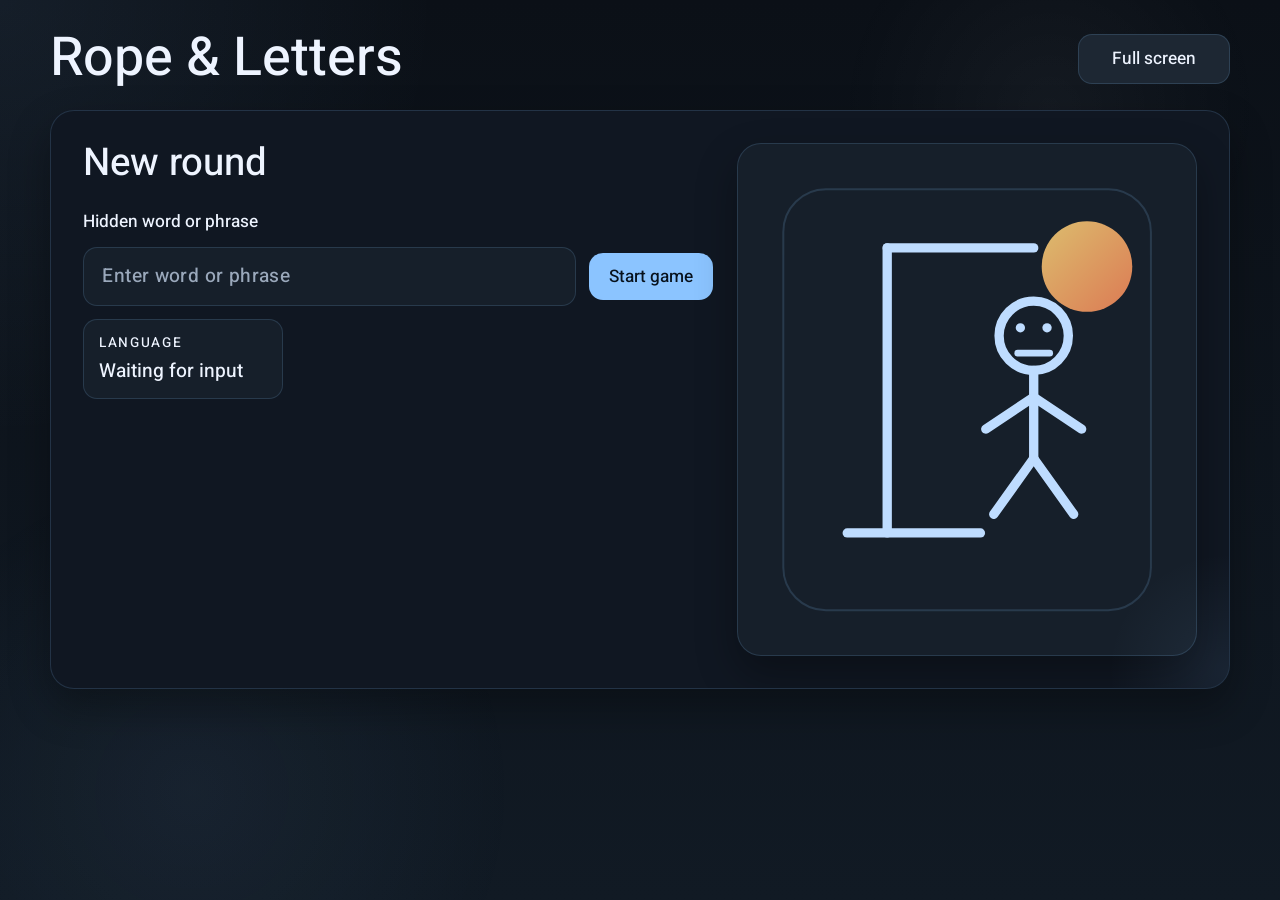
==== commit be20b9c1: "add full screen button. fix android key flashing" ====
--- a/index.html
+++ b/index.html
@@ -15,6 +15,12 @@
     <header class="topbar">
       <div class="brand-block">
         <h1>Rope &amp; Letters</h1>
+      </div>
+
+      <div class="topbar-actions">
+        <button id="fullscreen-button" class="secondary-button topbar-button" type="button" aria-pressed="false">
+          Full screen
+        </button>
       </div>
     </header>
 
--- a/styles.css
+++ b/styles.css
@@ -21,6 +21,11 @@
   --radius-xl: 24px;
   --radius-lg: 18px;
   --radius-md: 14px;
+  --slot-gap-size: clamp(0.45rem, 1.8vw, 0.8rem);
+  --word-gap-size: clamp(0.8rem, 3vw, 1.35rem);
+  --slot-width: clamp(2.45rem, 5.6vw, 4.3rem);
+  --slot-height: clamp(3.1rem, 7.2vw, 5rem);
+  --slot-font-size: clamp(1.45rem, 3.9vw, 2.35rem);
 }
 
 * {
@@ -36,6 +41,7 @@
   min-height: 100vh;
   font-family: var(--font-body);
   color: var(--text-main);
+  overflow-x: hidden;
   background:
     radial-gradient(circle at top left, rgba(139, 196, 255, 0.08), transparent 28%),
     linear-gradient(180deg, var(--page-bg) 0%, var(--page-bg-soft) 100%);
@@ -60,10 +66,23 @@
 
 .topbar {
   display: flex;
-  align-items: end;
-  justify-content: flex-start;
+  flex-wrap: wrap;
+  align-items: center;
+  justify-content: space-between;
   gap: 1.5rem;
   margin-bottom: 1.5rem;
+}
+
+.topbar-actions {
+  display: flex;
+  align-items: center;
+  justify-content: flex-end;
+  margin-inline-start: auto;
+}
+
+.topbar-button {
+  min-width: 9.5rem;
+  white-space: nowrap;
 }
 
 .brand-block h1,
@@ -436,25 +455,35 @@
 .word-slots {
   display: flex;
   flex-wrap: wrap;
-  gap: 0.8rem;
+  column-gap: 0;
+  row-gap: var(--slot-gap-size);
   align-items: flex-end;
   min-height: 5.5rem;
+  max-width: 100%;
 }
 
 .word-slots[dir="rtl"] {
   direction: rtl;
+}
+
+.word-group {
+  display: inline-flex;
+  flex-wrap: nowrap;
+  gap: var(--slot-gap-size);
+  margin-inline-end: calc(var(--trailing-gap-count, 0) * var(--word-gap-size));
 }
 
 .slot {
   display: grid;
   place-items: center;
-  width: clamp(3.4rem, 5.6vw, 4.3rem);
-  height: clamp(4.2rem, 7.2vw, 5rem);
+  flex: 0 0 auto;
+  width: var(--slot-width);
+  height: var(--slot-height);
   border-radius: 14px;
   border: 1px solid var(--line);
   background: var(--surface-raised);
   box-shadow: none;
-  font: 500 2.35rem/1 var(--font-display);
+  font: 500 var(--slot-font-size)/1 var(--font-display);
 }
 
 .slot:not(.revealed) {
@@ -466,7 +495,7 @@
 }
 
 .slot-gap {
-  width: 1.35rem;
+  width: 0;
   background: transparent;
   border: 0;
   box-shadow: none;
@@ -583,11 +612,12 @@
 }
 
 .hangman-card {
+  min-width: 0;
   padding: 1rem;
 }
 
 .hangman-frame {
-  min-height: 360px;
+  min-height: clamp(220px, 34vw, 360px);
   display: grid;
   place-items: center;
   border-radius: var(--radius-lg);
@@ -778,7 +808,6 @@
 }
 
 @media (max-width: 920px) {
-  .topbar,
   .hero-layout,
   .game-layout,
   .input-row,
@@ -787,11 +816,29 @@
   }
 
   .topbar {
+    flex-direction: column;
     align-items: start;
+    gap: 1rem;
+  }
+
+  .topbar-actions {
+    width: 100%;
+  }
+
+  .topbar-button {
+    width: 100%;
   }
 
   .input-row {
     display: grid;
+  }
+
+  .game-layout {
+    gap: 1rem;
+  }
+
+  .hangman-card {
+    order: -1;
   }
 
   .primary-button,
@@ -811,17 +858,80 @@
     padding: 1rem;
   }
 
+  .brand-block h1 {
+    font-size: clamp(2.15rem, 12vw, 3.1rem);
+  }
+
+  .hero-copy h2 {
+    font-size: clamp(1.9rem, 9vw, 2.5rem);
+  }
+
   .status-ribbon {
     border-radius: 24px;
   }
 
+  .word-slots {
+    row-gap: 0.55rem;
+  }
+
+  .word-group {
+    gap: 0.55rem;
+  }
+
   .slot {
-    width: 3.2rem;
-    height: 3.8rem;
-    font-size: 1.95rem;
+    width: clamp(2.2rem, 12vw, 3.2rem);
+    height: clamp(2.8rem, 14vw, 3.8rem);
+    font-size: clamp(1.35rem, 7vw, 1.95rem);
   }
 
   .letter-bank {
     grid-template-columns: repeat(auto-fit, minmax(2.5rem, 1fr));
+    gap: 0.5rem;
+  }
+
+  .letter-button {
+    min-height: 3.35rem;
+    font-size: 1.3rem;
+  }
+
+  .hangman-card {
+    padding: 0.8rem;
+  }
+
+  .hangman-frame {
+    min-height: 200px;
+    padding: 0.5rem;
+  }
+
+  .legend-row {
+    padding: 0.75rem 0.8rem;
+  }
+
+  .used-chip {
+    min-width: 2.2rem;
+    padding: 0.45rem 0.65rem;
+    font-size: 1rem;
+  }
+}
+
+@media (max-width: 420px) {
+  :root {
+    --slot-gap-size: 0.35rem;
+    --word-gap-size: 0.65rem;
+    --slot-width: clamp(1.65rem, 8.8vw, 2.35rem);
+    --slot-height: clamp(2.15rem, 11vw, 3rem);
+    --slot-font-size: clamp(1rem, 5.6vw, 1.55rem);
+  }
+
+  .status-ribbon {
+    padding: 0.8rem 0.9rem;
+  }
+
+  #game-language-label {
+    font-size: 1.1rem;
+  }
+
+  #status-message {
+    font-size: 0.95rem;
   }
 }
